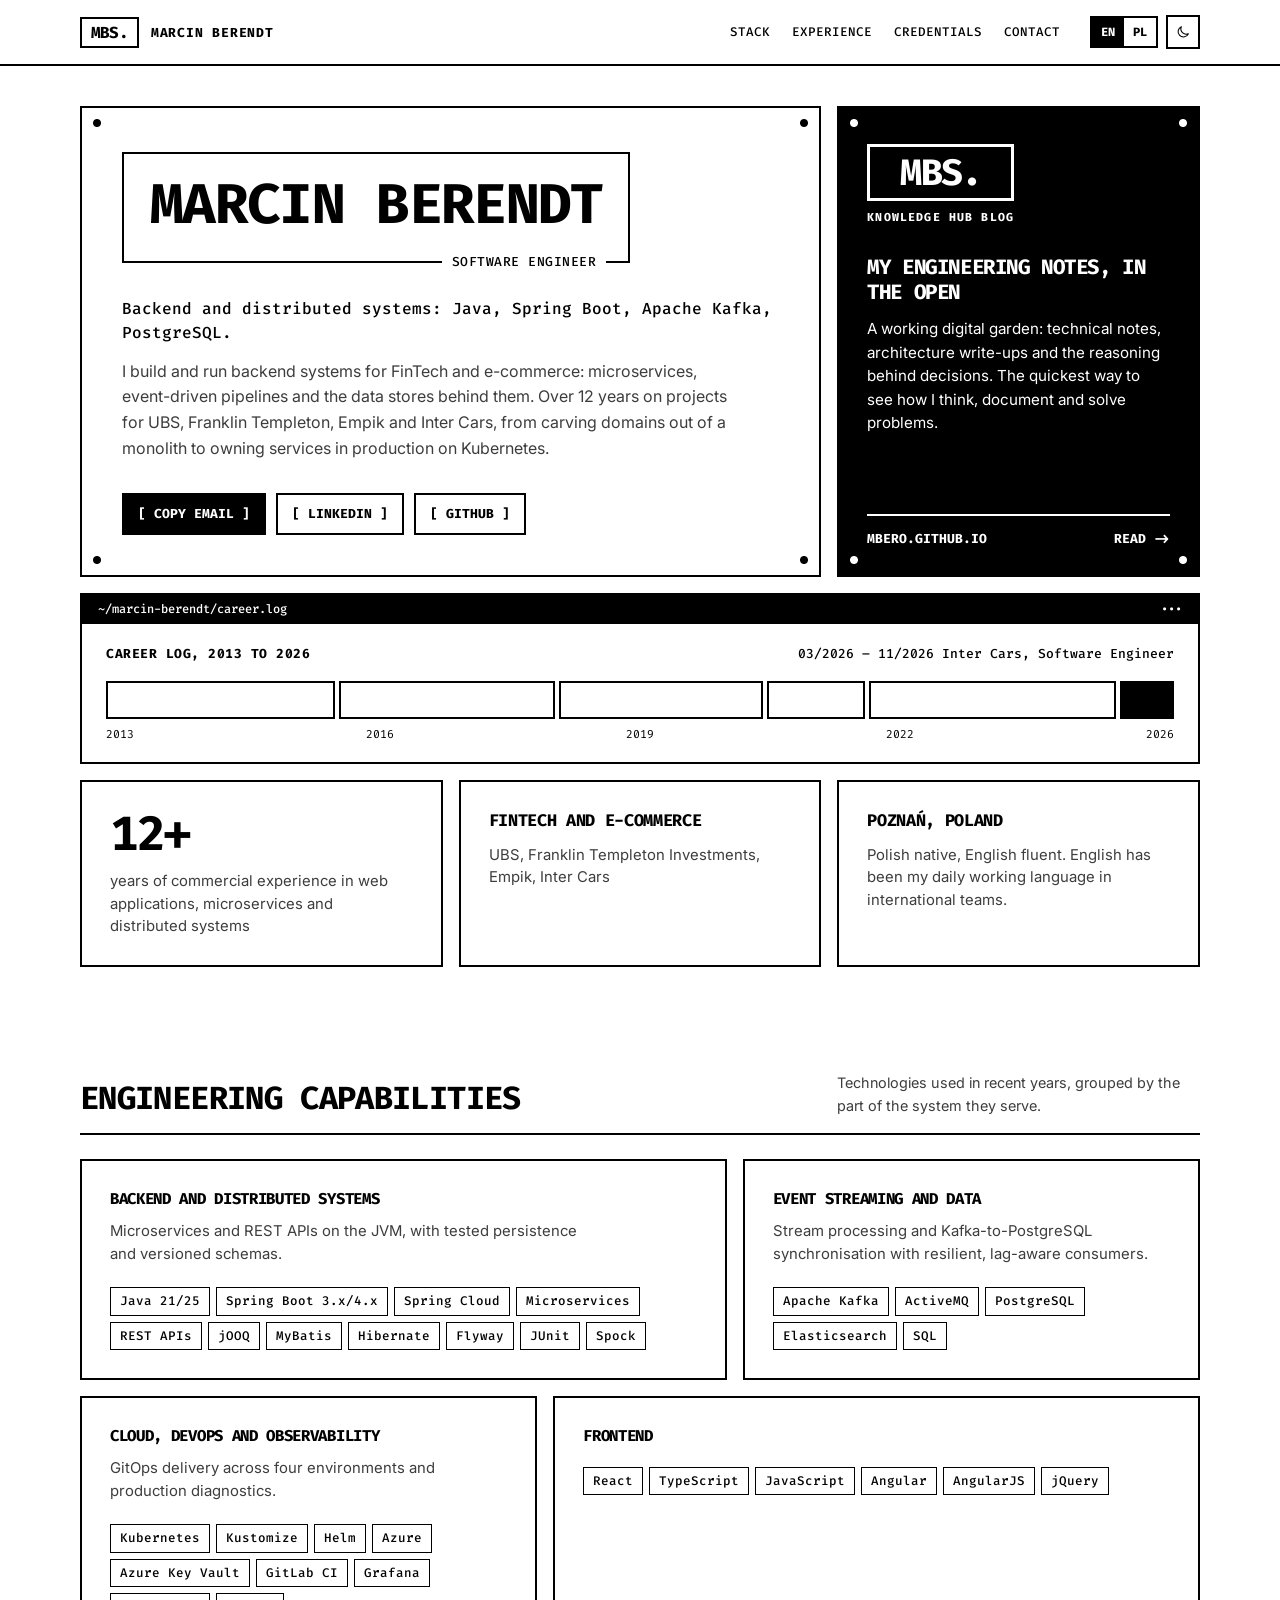
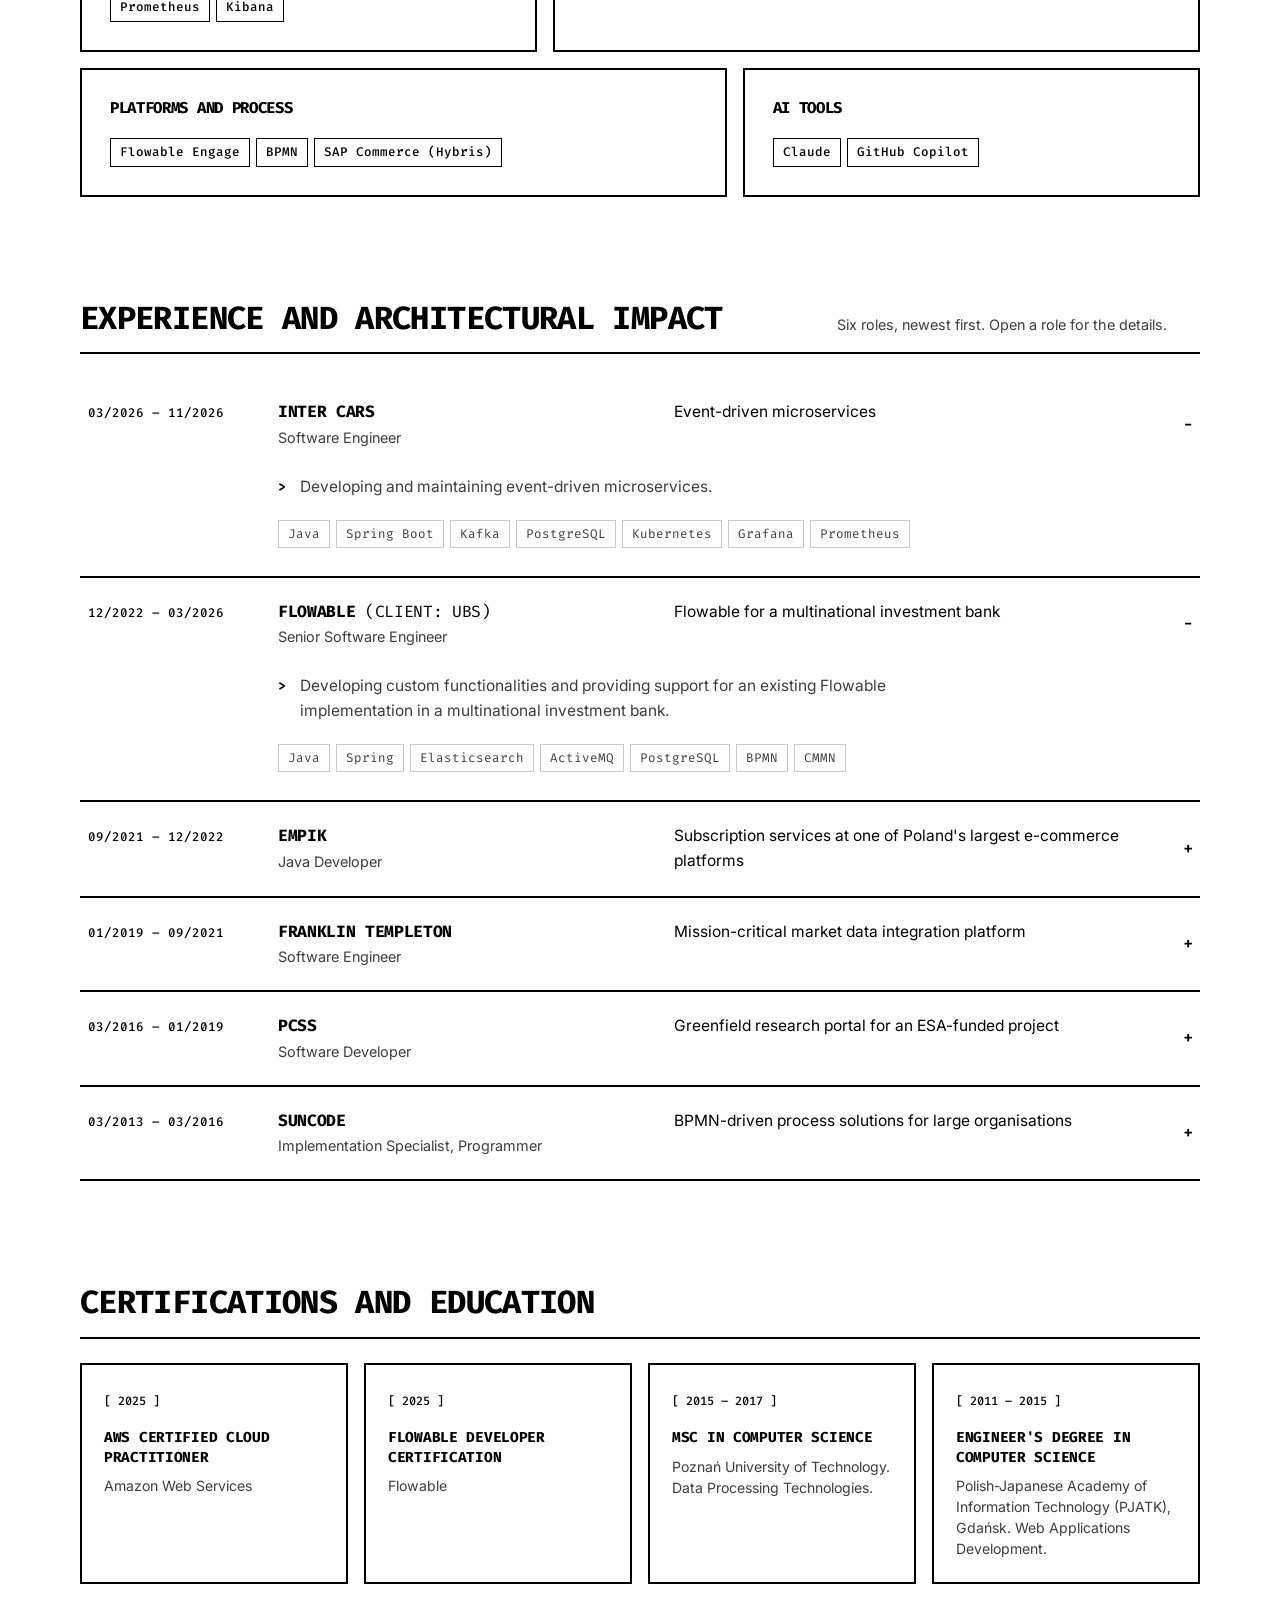
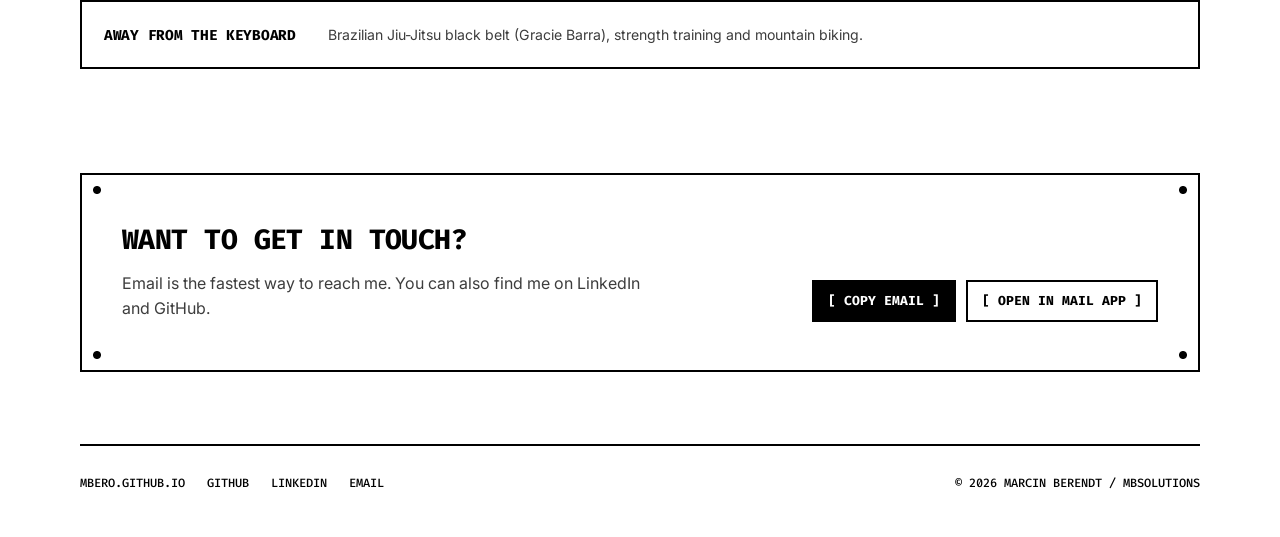
==== index.html @ 482a87bc "First commit" ====
<!DOCTYPE html>
<html lang="en" data-theme="light">
<head>
  <meta charset="utf-8">
  <meta name="viewport" content="width=device-width, initial-scale=1">
  <title>Marcin Berendt | Software Engineer: Java, Spring Boot, Kafka</title>
  <meta name="description" content="Software Engineer with 12+ years building microservices and distributed systems for FinTech and e-commerce. Java, Spring Boot, Apache Kafka, PostgreSQL, Kubernetes.">
  <meta name="author" content="Marcin Berendt">
  <meta name="theme-color" content="#FFFFFF">
  <meta name="color-scheme" content="light dark">

  <meta property="og:type" content="profile">
  <meta property="og:site_name" content="Marcin Berendt">
  <meta property="og:title" content="Marcin Berendt | Software Engineer">
  <meta property="og:description" content="12+ years building microservices and distributed systems for FinTech and e-commerce. Java, Spring Boot, Apache Kafka, PostgreSQL, Kubernetes.">
  <meta property="og:image" content="assets/og.png">
  <meta property="og:image:width" content="1200">
  <meta property="og:image:height" content="630">
  <meta property="og:locale" content="en_GB">
  <meta property="og:locale:alternate" content="pl_PL">
  <meta property="profile:first_name" content="Marcin">
  <meta property="profile:last_name" content="Berendt">
  <meta name="twitter:card" content="summary_large_image">
  <meta name="twitter:title" content="Marcin Berendt | Software Engineer">
  <meta name="twitter:description" content="Microservices and distributed systems for FinTech and e-commerce. Java, Spring Boot, Kafka, PostgreSQL, Kubernetes.">
  <meta name="twitter:image" content="assets/og.png">

  <link rel="icon" href="assets/favicon.svg" type="image/svg+xml">
  <link rel="preconnect" href="https://fonts.googleapis.com">
  <link rel="preconnect" href="https://fonts.gstatic.com" crossorigin>
  <link href="https://fonts.googleapis.com/css2?family=Fira+Code:wght@400;500;700&family=Inter:wght@400;600;700&display=swap" rel="stylesheet">
  <link rel="stylesheet" href="assets/styles.css">

  <script>
    /* Set theme and language before first paint to avoid a flash. */
    (function () {
      var d = document.documentElement, t = null, l = null;
      try { t = localStorage.getItem('theme'); l = localStorage.getItem('lang'); } catch (e) {}
      if (t === 'light' || t === 'dark') d.setAttribute('data-theme', t);
      if (l === 'pl' || l === 'en') d.setAttribute('lang', l);
      d.classList.add('js');
    })();
  </script>

  <script type="application/ld+json">
  {
    "@context": "https://schema.org",
    "@type": "Person",
    "name": "Marcin Berendt",
    "jobTitle": "Software Engineer",
    "email": "mailto:mberendt546@gmail.com",
    "address": { "@type": "PostalAddress", "addressLocality": "Poznań", "addressCountry": "PL" },
    "knowsAbout": ["Java", "Spring Boot", "Apache Kafka", "PostgreSQL", "Microservices", "Kubernetes", "Elasticsearch"],
    "alumniOf": ["Poznań University of Technology", "Polish-Japanese Academy of Information Technology"],
    "sameAs": ["https://www.linkedin.com/in/marcin-berendt", "https://github.com/mbero", "https://mbero.github.io"]
  }
  </script>
</head>
<body>
  <a class="skip" href="#main" data-i18n="skip">Skip to content</a>

  <header class="top">
    <div class="wrap top__in">
      <a class="mark" href="#top" aria-label="Marcin Berendt, MBSolutions. Back to top"><span class="mark__box">MBS.</span><span class="mark__name">Marcin Berendt</span><span class="mark__tip" aria-hidden="true">Marcin Berendt / MBSolutions</span></a>
      <nav class="nav" aria-label="Sections">
        <a href="#stack" data-i18n="nav.stack">Stack</a>
        <a href="#experience" data-i18n="nav.exp">Experience</a>
        <a href="#credentials" data-i18n="nav.cred">Credentials</a>
        <a href="#contact" data-i18n="nav.contact">Contact</a>
      </nav>
      <div class="tools">
        <div class="seg" role="group" aria-label="Language">
          <button type="button" data-lang="en" aria-pressed="true">EN</button>
          <button type="button" data-lang="pl" aria-pressed="false">PL</button>
        </div>
        <button type="button" class="iconbtn" id="themeBtn" aria-label="Switch to dark theme">
          <svg class="i-sun" viewBox="0 0 24 24" width="16" height="16" fill="none" stroke="currentColor" stroke-width="1.6" stroke-linecap="round" aria-hidden="true"><circle cx="12" cy="12" r="4"/><path d="M12 2v2M12 20v2M2 12h2M20 12h2M4.9 4.9l1.4 1.4M17.7 17.7l1.4 1.4M4.9 19.1l1.4-1.4M17.7 6.3l1.4-1.4"/></svg>
          <svg class="i-moon" viewBox="0 0 24 24" width="16" height="16" fill="none" stroke="currentColor" stroke-width="1.6" stroke-linecap="round" stroke-linejoin="round" aria-hidden="true"><path d="M20 14.5A8 8 0 0 1 9.5 4 8 8 0 1 0 20 14.5z"/></svg>
        </button>
      </div>
    </div>
  </header>

  <main id="main">
    <!-- Hero bento -->
    <section class="wrap bento hero" id="top" aria-label="Introduction">
      <article class="card dots id">
        <div class="frame"><h1>Marcin Berendt</h1><span class="frame__tag">Software Engineer</span></div>
        <p class="role" data-i18n="role">Backend and distributed systems: Java, Spring Boot, Apache Kafka, PostgreSQL.</p>
        <p class="pitch" data-i18n="pitch">I build and run backend systems for FinTech and e-commerce: microservices, event-driven pipelines and the data stores behind them. Over 12 years on projects for UBS, Franklin Templeton, Empik and Inter Cars, from carving domains out of a monolith to owning services in production on Kubernetes.</p>
        <div class="actions">
          <button type="button" class="btn btn--solid" data-copy="mberendt546@gmail.com">
            <span data-i18n="copy">Copy email</span>
          </button>
          <a class="btn" href="https://www.linkedin.com/in/marcin-berendt" target="_blank" rel="noopener me">LinkedIn</a>
          <a class="btn" href="https://github.com/mbero" target="_blank" rel="noopener me">GitHub</a>
        </div>
      </article>

      <a class="card dots hub" href="https://mbero.github.io" target="_blank" rel="noopener me">
        <span class="logo" aria-hidden="true"><span class="logo__box">MBS.</span><span class="logo__sub">Knowledge Hub Blog</span></span>
        <h2 data-i18n="hub.title">My engineering notes, in the open</h2>
        <p data-i18n="hub.body">A working digital garden: technical notes, architecture write-ups and the reasoning behind decisions. The quickest way to see how I think, document and solve problems.</p>
        <span class="hub__link"><span>mbero.github.io</span><span class="hub__go" data-i18n="hub.go">Read -&gt;</span></span>
      </a>

      <article class="card log" aria-labelledby="logTitle">
        <div class="winbar" aria-hidden="true"><span>~/marcin-berendt/career.log</span><span>•••</span></div>
        <div class="log__in">
        <div class="log__head">
          <h2 id="logTitle" data-i18n="log.title">Career log, 2013 to 2026</h2>
          <p class="log__read" id="logRead" aria-live="polite"></p>
        </div>
        <div class="log__bar" id="logBar">
          <a href="#r-suncode" style="flex-grow:36" data-k="suncode"></a>
          <a href="#r-pcss" style="flex-grow:34" data-k="pcss"></a>
          <a href="#r-ft" style="flex-grow:32" data-k="ft"></a>
          <a href="#r-empik" style="flex-grow:15" data-k="empik"></a>
          <a href="#r-flowable" style="flex-grow:39" data-k="flowable"></a>
          <a href="#r-intercars" style="flex-grow:8" data-k="intercars" class="is-on"></a>
        </div>
        <div class="log__axis" aria-hidden="true"><span>2013</span><span>2016</span><span>2019</span><span>2022</span><span>2026</span></div>
        </div>
      </article>

      <article class="card fact">
        <p class="fact__n">12+</p>
        <p class="fact__l" data-i18n="fact.years">years of commercial experience in web applications, microservices and distributed systems</p>
      </article>
      <article class="card fact">
        <p class="fact__n fact__n--sm" data-i18n="fact.sectors.n">FinTech and e-commerce</p>
        <p class="fact__l">UBS, Franklin Templeton Investments, Empik, Inter Cars</p>
      </article>
      <article class="card fact">
        <p class="fact__n fact__n--sm" data-i18n="fact.loc.n">Poznań, Poland</p>
        <p class="fact__l" data-i18n="fact.loc.l">Polish native, English fluent. English has been my daily working language in international teams.</p>
      </article>
    </section>

    <!-- Stack -->
    <section class="wrap sect" id="stack" aria-labelledby="stackH">
      <div class="sect__head">
        <h2 id="stackH" data-i18n="stack.h">Engineering capabilities</h2>
        <p data-i18n="stack.sub">Technologies used in recent years, grouped by the part of the system they serve.</p>
      </div>
      <div class="bento stack">
        <article class="card cap cap--a">
          <h3 data-i18n="stack.be">Backend and distributed systems</h3>
          <p data-i18n="stack.be.p">Microservices and REST APIs on the JVM, with tested persistence and versioned schemas.</p>
          <ul class="pills">
            <li>Java 21/25</li><li>Spring Boot 3.x/4.x</li><li>Spring Cloud</li><li>Microservices</li><li>REST APIs</li><li>jOOQ</li><li>MyBatis</li><li>Hibernate</li><li>Flyway</li><li>JUnit</li><li>Spock</li>
          </ul>
        </article>
        <article class="card cap cap--b">
          <h3 data-i18n="stack.data">Event streaming and data</h3>
          <p data-i18n="stack.data.p">Stream processing and Kafka-to-PostgreSQL synchronisation with resilient, lag-aware consumers.</p>
          <ul class="pills">
            <li>Apache Kafka</li><li>ActiveMQ</li><li>PostgreSQL</li><li>Elasticsearch</li><li>SQL</li>
          </ul>
        </article>
        <article class="card cap cap--c">
          <h3 data-i18n="stack.ops">Cloud, DevOps and observability</h3>
          <p data-i18n="stack.ops.p">GitOps delivery across four environments and production diagnostics.</p>
          <ul class="pills">
            <li>Kubernetes</li><li>Kustomize</li><li>Helm</li><li>Azure</li><li>Azure Key Vault</li><li>GitLab CI</li><li>Grafana</li><li>Prometheus</li><li>Kibana</li>
          </ul>
        </article>
        <article class="card cap cap--d">
          <h3 data-i18n="stack.fe">Frontend</h3>
          <ul class="pills">
            <li>React</li><li>TypeScript</li><li>JavaScript</li><li>Angular</li><li>AngularJS</li><li>jQuery</li>
          </ul>
        </article>
        <article class="card cap cap--e">
          <h3 data-i18n="stack.plat">Platforms and process</h3>
          <ul class="pills">
            <li>Flowable Engage</li><li>BPMN</li><li>SAP Commerce (Hybris)</li>
          </ul>
        </article>
        <article class="card cap cap--f">
          <h3 data-i18n="stack.ai">AI tools</h3>
          <ul class="pills">
            <li>Claude</li><li>GitHub Copilot</li>
          </ul>
        </article>
      </div>
    </section>

    <!-- Experience -->
    <section class="wrap sect" id="experience" aria-labelledby="expH">
      <div class="sect__head">
        <h2 id="expH" data-i18n="exp.h">Experience and architectural impact</h2>
        <p data-i18n="exp.sub">Six roles, newest first. Open a role for the details.</p>
      </div>

      <div class="roles">
        <details class="role-item" id="r-intercars" open>
          <summary>
            <span class="role-item__date">03/2026 – 11/2026</span>
            <span class="role-item__who"><strong>Inter Cars</strong><span data-i18n="x.ic.t">Software Engineer</span></span>
            <span class="role-item__gist" data-i18n="x.ic.g">Event-driven microservices</span>
            <span class="chev" aria-hidden="true"></span>
          </summary>
          <div class="role-item__body">
            <ul class="pts">
              <li data-i18n="x.ic.1">Developing and maintaining event-driven microservices.</li>
            </ul>
            <ul class="pills pills--quiet"><li>Java</li><li>Spring Boot</li><li>Kafka</li><li>PostgreSQL</li><li>Kubernetes</li><li>Grafana</li><li>Prometheus</li></ul>
          </div>
        </details>

        <details class="role-item" id="r-flowable" open>
          <summary>
            <span class="role-item__date">12/2022 – 03/2026</span>
            <span class="role-item__who"><strong>Flowable <em data-i18n="x.fl.c">(client: UBS)</em></strong><span data-i18n="x.fl.t">Senior Software Engineer</span></span>
            <span class="role-item__gist" data-i18n="x.fl.g">Flowable for a multinational investment bank</span>
            <span class="chev" aria-hidden="true"></span>
          </summary>
          <div class="role-item__body">
            <ul class="pts">
              <li data-i18n="x.fl.1">Developing custom functionalities and providing support for an existing Flowable implementation in a multinational investment bank.</li>
            </ul>
            <ul class="pills pills--quiet"><li>Java</li><li>Spring</li><li>Elasticsearch</li><li>ActiveMQ</li><li>PostgreSQL</li><li>BPMN</li><li>CMMN</li></ul>
          </div>
        </details>

        <details class="role-item" id="r-empik">
          <summary>
            <span class="role-item__date">09/2021 – 12/2022</span>
            <span class="role-item__who"><strong>Empik</strong><span data-i18n="x.em.t">Java Developer</span></span>
            <span class="role-item__gist" data-i18n="x.em.g">Subscription services at one of Poland's largest e-commerce platforms</span>
            <span class="chev" aria-hidden="true"></span>
          </summary>
          <div class="role-item__body">
            <ul class="pts">
              <li data-i18n="x.em.1">Backend developer of the Subscriber Management Module behind EmpikGo, EmpikMusic and EmpikPremium.</li>
              <li data-i18n="x.em.2">Owned new features from technical planning to deployment, turning business requirements into microservices in a fully remote team.</li>
            </ul>
            <ul class="pills pills--quiet"><li>Java</li><li>Spring Boot</li><li>Spring Cloud</li><li>Spock</li><li>ActiveMQ</li></ul>
          </div>
        </details>

        <details class="role-item" id="r-ft">
          <summary>
            <span class="role-item__date">01/2019 – 09/2021</span>
            <span class="role-item__who"><strong>Franklin Templeton</strong><span data-i18n="x.ft.t">Software Engineer</span></span>
            <span class="role-item__gist" data-i18n="x.ft.g">Mission-critical market data integration platform</span>
            <span class="chev" aria-hidden="true"></span>
          </summary>
          <div class="role-item__body">
            <ul class="pts">
              <li data-i18n="x.ft.1">Developed a mission-critical data integration and dashboarding platform that financial analysts use to monitor changes in market data: trades, securities and prices.</li>
              <li data-i18n="x.ft.2">Worked in English in a distributed engineering team across Poland, the USA and India, over multiple time zones.</li>
            </ul>
            <ul class="pills pills--quiet"><li>Java</li><li>Spring Boot</li><li>MyBatis</li><li>JavaScript</li><li>AngularJS</li><li>KendoUI</li><li>jQuery</li></ul>
          </div>
        </details>

        <details class="role-item" id="r-pcss">
          <summary>
            <span class="role-item__date">03/2016 – 01/2019</span>
            <span class="role-item__who"><strong>PCSS</strong><span data-i18n="x.pc.t">Software Developer</span></span>
            <span class="role-item__gist" data-i18n="x.pc.g">Greenfield research portal for an ESA-funded project</span>
            <span class="chev" aria-hidden="true"></span>
          </summary>
          <div class="role-item__body">
            <ul class="pts">
              <li data-i18n="x.pc.1">At the Poznań Supercomputing and Networking Center, co-developed the ROHUB portal (rohub.org) from scratch for the ESA-funded EVEREST project in a three-person team: RESTful APIs in Java and Play Framework, plus the Angular frontend.</li>
            </ul>
            <ul class="pills pills--quiet"><li>Java</li><li>Play Framework</li><li>REST APIs</li><li>Angular 2+</li></ul>
          </div>
        </details>

        <details class="role-item" id="r-suncode">
          <summary>
            <span class="role-item__date">03/2013 – 03/2016</span>
            <span class="role-item__who"><strong>Suncode</strong><span data-i18n="x.su.t">Implementation Specialist, Programmer</span></span>
            <span class="role-item__gist" data-i18n="x.su.g">BPMN-driven process solutions for large organisations</span>
            <span class="chev" aria-hidden="true"></span>
          </summary>
          <div class="role-item__body">
            <ul class="pts">
              <li data-i18n="x.su.1">Progressed from Junior to Implementation Specialist, delivering BPMN-driven business process solutions: requirements gathering, technical specifications and custom Java and JavaScript modules.</li>
            </ul>
            <ul class="pills pills--quiet"><li>Java</li><li>JavaScript</li><li>Spring</li><li>ExtJS</li><li>jQuery</li><li>BPMN</li></ul>
          </div>
        </details>
      </div>
    </section>

    <!-- Credentials -->
    <section class="wrap sect" id="credentials" aria-labelledby="credH">
      <div class="sect__head">
        <h2 id="credH" data-i18n="cred.h">Certifications and education</h2>
      </div>
      <div class="bento creds">
        <article class="card cred">
          <span class="cred__yr">2025</span>
          <h3>AWS Certified Cloud Practitioner</h3>
          <p>Amazon Web Services</p>
        </article>
        <article class="card cred">
          <span class="cred__yr">2025</span>
          <h3>Flowable Developer Certification</h3>
          <p>Flowable</p>
        </article>
        <article class="card cred">
          <span class="cred__yr">2015 – 2017</span>
          <h3 data-i18n="cred.msc">MSc in Computer Science</h3>
          <p data-i18n="cred.msc.p">Poznań University of Technology. Data Processing Technologies.</p>
        </article>
        <article class="card cred">
          <span class="cred__yr">2011 – 2015</span>
          <h3 data-i18n="cred.eng">Engineer's degree in Computer Science</h3>
          <p data-i18n="cred.eng.p">Polish-Japanese Academy of Information Technology (PJATK), Gdańsk. Web Applications Development.</p>
        </article>
        <article class="card cred cred--wide">
          <h3 data-i18n="cred.off">Away from the keyboard</h3>
          <p data-i18n="cred.off.p">Brazilian Jiu-Jitsu black belt (Gracie Barra), strength training and mountain biking.</p>
        </article>
      </div>
    </section>

    <!-- Contact -->
    <section class="wrap sect" id="contact" aria-labelledby="conH">
      <div class="card dots contact">
        <div>
          <h2 id="conH" data-i18n="con.h">Want to get in touch?</h2>
          <p data-i18n="con.p">Email is the fastest way to reach me. You can also find me on LinkedIn and GitHub.</p>
        </div>
        <div class="actions">
          <button type="button" class="btn btn--solid" data-copy="mberendt546@gmail.com">
            <span data-i18n="copy">Copy email</span>
          </button>
          <a class="btn" href="mailto:mberendt546@gmail.com" data-i18n="con.mail">Open in mail app</a>
        </div>
      </div>
    </section>
  </main>

  <footer class="wrap foot">
    <nav aria-label="Links">
      <a href="https://mbero.github.io" target="_blank" rel="noopener me">mbero.github.io</a>
      <a href="https://github.com/mbero" target="_blank" rel="noopener me">GitHub</a>
      <a href="https://www.linkedin.com/in/marcin-berendt" target="_blank" rel="noopener me">LinkedIn</a>
      <a href="mailto:mberendt546@gmail.com">Email</a>
    </nav>
    <p>© 2026 Marcin Berendt / MBSolutions</p>
  </footer>

  <div class="toast" id="toast" role="status" aria-live="polite"></div>
  <script src="assets/main.js" defer></script>
</body>
</html>
---- assets/styles.css ----
/* MBS. visual language: raw tech, monospace, black and white.
   2px rules, square corners, corner dots, bracketed controls. */

/* ---------- Tokens ---------- */
:root {
  --bg: #FFFFFF;
  --fg: #000000;
  --line: #000000;
  --soft: #3D3D3D;          /* long-form secondary text */
  --hair: #C9C9C9;          /* 1px inner dividers and pills */
  --mono: "Fira Code", "JetBrains Mono", ui-monospace, Menlo, Consolas, monospace;
  --sans: "Inter", system-ui, -apple-system, "Segoe UI", sans-serif;
  --b: 2px solid var(--line);
  --gap: 16px;
  color-scheme: light;
}
[data-theme="dark"] {
  --bg: #000000;
  --fg: #FFFFFF;
  --line: #FFFFFF;
  --soft: #BDBDBD;
  --hair: #3A3A3A;
  color-scheme: dark;
}

/* ---------- Base ---------- */
*, *::before, *::after { box-sizing: border-box; border-radius: 0; }
html { scroll-behavior: smooth; scroll-padding-top: 88px; -webkit-text-size-adjust: 100%; }
body { margin: 0; background: var(--bg); color: var(--fg); font: 400 16px/1.6 var(--sans); }
h1, h2, h3, p, ul { margin: 0; }
h1, h2, h3 { font-family: var(--mono); text-transform: uppercase; letter-spacing: -.02em; font-weight: 700; }
ul { padding: 0; list-style: none; }
a { color: inherit; text-decoration: none; }
button { font: inherit; color: inherit; background: none; border: 0; cursor: pointer; }
:focus-visible { outline: 2px solid var(--fg); outline-offset: 3px; }
::selection { background: var(--fg); color: var(--bg); }

.wrap { width: min(1120px, 100% - 40px); margin-inline: auto; }
.skip { position: absolute; left: -9999px; top: 8px; z-index: 100; background: var(--fg); color: var(--bg); padding: 8px 14px; font: 700 13px var(--mono); text-transform: uppercase; }
.skip:focus { left: 20px; }

/* ---------- Header ---------- */
.top { position: sticky; top: 0; z-index: 20; background: var(--bg); border-bottom: var(--b); }
.top__in { display: flex; align-items: center; gap: 20px; height: 64px; }
.mark { display: flex; align-items: center; gap: 12px; font: 700 13px/1 var(--mono); text-transform: uppercase; letter-spacing: .06em; }
.mark { position: relative; }
.mark__tip { position: absolute; left: 0; top: calc(100% + 12px); background: var(--fg); color: var(--bg); border: 2px solid var(--bg); outline: 2px solid var(--fg); padding: 9px 12px; white-space: nowrap; letter-spacing: .04em; opacity: 0; transform: translateY(-6px); pointer-events: none; transition: opacity .15s ease, transform .15s ease; }
.mark__tip::before { content: "[ "; } .mark__tip::after { content: " ]"; }
.mark:focus-visible .mark__tip, .mark.tip .mark__tip { opacity: 1; transform: none; }
@media (hover: hover) { .mark:hover .mark__tip { opacity: 1; transform: none; } }
.mark__box { border: var(--b); padding: 6px 9px 5px; font-size: 16px; letter-spacing: -.05em; }
.nav { display: flex; gap: 2px; margin-left: auto; }
.nav a { padding: 7px 10px; font: 500 12.5px/1 var(--mono); text-transform: uppercase; }
.nav a:hover { background: var(--fg); color: var(--bg); }
.tools { display: flex; align-items: center; gap: 8px; }
.seg { display: flex; border: var(--b); }
.seg button { font: 700 12px/1 var(--mono); padding: 8px 9px; }
.seg button[aria-pressed="true"] { background: var(--fg); color: var(--bg); }
.iconbtn { display: grid; place-items: center; width: 34px; height: 34px; border: var(--b); }
.iconbtn:hover { background: var(--fg); color: var(--bg); }
[data-theme="dark"] .i-moon, [data-theme="light"] .i-sun { display: none; }

/* ---------- Cards & bento ---------- */
.bento { display: grid; grid-template-columns: repeat(12, 1fr); gap: var(--gap); }
.card { position: relative; background: var(--bg); border: var(--b); padding: 28px; }

/* Corner dots, the brand signature */
.dots { --dot: var(--fg); background-image:
  radial-gradient(circle, var(--dot) 3.5px, transparent 4.5px), radial-gradient(circle, var(--dot) 3.5px, transparent 4.5px),
  radial-gradient(circle, var(--dot) 3.5px, transparent 4.5px), radial-gradient(circle, var(--dot) 3.5px, transparent 4.5px);
  background-size: 10px 10px; background-repeat: no-repeat;
  background-position: 10px 10px, calc(100% - 10px) 10px, 10px calc(100% - 10px), calc(100% - 10px) calc(100% - 10px); }

.hero { padding-top: 40px; }
.id { grid-column: span 8; padding: 44px 40px 40px; display: flex; flex-direction: column; align-items: flex-start; }
.hub { grid-column: span 4; }
.log { grid-column: span 12; }
.fact { grid-column: span 4; }

/* Framed title with a tag cut into the bottom rule */
.frame { position: relative; border: var(--b); padding: 22px 26px 26px; margin-top: 0; }
.frame h1 { font-size: clamp(1.9rem, 5.1vw, 3.5rem); line-height: 1.05; letter-spacing: -.03em; }
.frame__tag { position: absolute; right: 22px; bottom: 0; transform: translateY(55%); background: var(--bg); padding: 0 10px; font: 500 13px/1 var(--mono); text-transform: uppercase; letter-spacing: .04em; white-space: nowrap; }
.role { margin-top: 34px; font: 500 1rem/1.5 var(--mono); }
.pitch { margin-top: 14px; max-width: 62ch; color: var(--soft); }
.actions { display: flex; flex-wrap: wrap; gap: 10px; margin-top: 32px; }
.id .actions { margin-top: auto; padding-top: 32px; }

.btn { display: inline-flex; align-items: center; justify-content: center; min-height: 42px; padding: 8px 14px; border: var(--b); background: var(--bg); color: var(--fg); font: 700 13px/1.2 var(--mono); text-transform: uppercase; transition: background-color .1s ease, color .1s ease; }
.btn::before { content: "[\00a0"; } .btn::after { content: "\00a0]"; }
.btn:hover, .btn--solid { background: var(--fg); color: var(--bg); }
.btn--solid:hover { background: var(--bg); color: var(--fg); }
.btn:active { transform: translate(1px, 1px); }

/* Knowledge Hub: the one inverted surface */
.hub { --dot: var(--bg); background-color: var(--fg); color: var(--bg); display: flex; flex-direction: column; padding: 36px 28px 30px; min-height: 380px; transition: transform .12s ease, box-shadow .12s ease; }
.hub:hover { transform: translate(-3px, -3px); box-shadow: 6px 6px 0 var(--bg), 6px 6px 0 2px var(--fg); }
.logo { align-self: flex-start; text-align: center; font-family: var(--mono); font-weight: 700; }
.logo__box { display: block; border: 3px solid currentColor; padding: 8px 20px 6px; font-size: 2.3rem; line-height: 1; letter-spacing: -.05em; }
.logo__sub { display: block; margin-top: 8px; font-size: .72rem; letter-spacing: .1em; text-transform: uppercase; }
.hub h2 { font-size: 1.3rem; line-height: 1.2; margin-top: 28px; }
.hub p { margin-top: 12px; font-size: .95rem; line-height: 1.55; }
.hub__link { margin-top: auto; padding-top: 24px; display: flex; justify-content: space-between; gap: 12px; border-top: 2px solid var(--bg); font: 700 13px/1 var(--mono); text-transform: uppercase; }
.hub p + .hub__link { margin-top: auto; }
.hub__go { transition: transform .15s ease; }
.hub:hover .hub__go { transform: translateX(4px); }
.hub p { margin-bottom: 24px; }
.hub__link { padding-top: 16px; }

/* Career log, framed as a file window */
.log { padding: 0; }
.winbar { display: flex; justify-content: space-between; align-items: center; background: var(--fg); color: var(--bg); padding: 6px 16px; font: 500 12px/1.4 var(--mono); }
.log__in { padding: 20px 24px 22px; }
.log__head { display: flex; align-items: baseline; justify-content: space-between; gap: 6px 24px; flex-wrap: wrap; }
.log h2 { font-size: 13px; letter-spacing: .04em; }
.log__read { font: 500 13px/1.4 var(--mono); min-height: 1.4em; }
.log__bar { display: flex; gap: 4px; margin-top: 16px; height: 38px; }
.log__bar a { flex: 1 1 0; min-width: 12px; border: var(--b); transition: background-color .1s; }
.log__bar a:hover, .log__bar a:focus-visible { background: repeating-linear-gradient(135deg, var(--fg) 0 2px, transparent 2px 7px); }
.log__bar a.is-on { background: var(--fg); }
.log__axis { display: flex; justify-content: space-between; margin-top: 10px; font: 400 11.5px/1 var(--mono); }

.fact__n { font: 700 3rem/1 var(--mono); letter-spacing: -.05em; }
.fact__n--sm { font-size: 1.05rem; line-height: 1.3; letter-spacing: -.02em; text-transform: uppercase; }
.fact__l { margin-top: 12px; color: var(--soft); font-size: .93rem; line-height: 1.5; }

/* ---------- Sections ---------- */
.sect { padding-top: 104px; }
.sect__head { display: grid; grid-template-columns: repeat(12, 1fr); gap: 8px var(--gap); margin-bottom: 24px; padding-bottom: 16px; border-bottom: var(--b); align-items: end; }
.sect__head h2 { grid-column: span 8; font-size: clamp(1.35rem, 3vw, 2rem); line-height: 1.12; }
.sect__head p { grid-column: 9 / -1; color: var(--soft); font-size: .9rem; }
.sect__head h2:only-child { grid-column: 1 / -1; }

.cap h3 { font-size: .98rem; line-height: 1.3; }
.cap > p { margin-top: 10px; color: var(--soft); font-size: .93rem; max-width: 52ch; }
.cap--a { grid-column: span 7; }
.cap--b { grid-column: span 5; }
.cap--c { grid-column: span 5; }
.cap--d { grid-column: span 7; }
.cap--e { grid-column: span 7; }
.cap--f { grid-column: span 5; }

.pills { display: flex; flex-wrap: wrap; gap: 6px; margin-top: 20px; }
.pills li { font: 500 12.5px/1 var(--mono); padding: 7px 9px; border: 1px solid var(--fg); transition: background-color .1s, color .1s; }
.pills li:hover { background: var(--fg); color: var(--bg); }
.pills--quiet li { border-color: var(--hair); color: var(--soft); font-weight: 400; }

/* Experience */
.role-item { border-bottom: var(--b); }
.role-item summary { display: grid; grid-template-columns: 170px minmax(0, 1.1fr) minmax(0, 1.4fr) 20px; gap: 20px; align-items: baseline; padding: 22px 8px; cursor: pointer; list-style: none; }
.role-item summary::-webkit-details-marker { display: none; }
.role-item summary:hover { background: var(--fg); color: var(--bg); }
.role-item summary:hover * { color: inherit; }
.role-item__date { font: 500 12.5px/1.4 var(--mono); white-space: nowrap; }
.role-item__who { display: flex; flex-direction: column; gap: 3px; }
.role-item__who strong { font: 700 1.02rem/1.3 var(--mono); text-transform: uppercase; letter-spacing: -.02em; }
.role-item__who strong em { font-style: normal; font-weight: 400; }
.role-item__who > span { color: var(--soft); font-size: .9rem; }
.role-item__gist { font-size: .97rem; }
.chev { font: 700 14px/1 var(--mono); justify-self: end; align-self: center; }
.chev::before { content: "+"; }
.role-item[open] .chev::before { content: "\2212"; }
.role-item__body { padding: 4px 8px 28px 198px; max-width: 980px; }
.pts { display: grid; gap: 10px; max-width: 70ch; }
.pts li { position: relative; padding-left: 22px; color: var(--soft); font-size: .97rem; }
.pts li::before { content: ">"; position: absolute; left: 0; top: 0; font: 700 13px/1.9 var(--mono); color: var(--fg); }

/* Credentials */
.cred { grid-column: span 3; padding: 22px; }
.cred--wide { grid-column: span 12; display: flex; gap: 8px 32px; align-items: baseline; flex-wrap: wrap; }
.cred__yr { font: 500 12px/1 var(--mono); }
.cred__yr::before { content: "[ "; } .cred__yr::after { content: " ]"; }
.cred h3 { margin-top: 16px; font-size: .9rem; line-height: 1.35; }
.cred--wide h3 { margin-top: 0; }
.cred p { margin-top: 8px; color: var(--soft); font-size: .88rem; line-height: 1.5; }
.cred--wide p { margin-top: 0; }

/* Contact */
.contact { display: flex; justify-content: space-between; align-items: flex-end; gap: 32px; flex-wrap: wrap; padding: 48px 40px; }
.contact h2 { font-size: clamp(1.25rem, 2.6vw, 1.75rem); line-height: 1.2; max-width: 22ch; }
.contact p { margin-top: 14px; color: var(--soft); max-width: 54ch; }
.contact .actions { margin-top: 0; }

/* Footer */
.foot { display: flex; justify-content: space-between; gap: 16px 24px; flex-wrap: wrap; padding: 28px 0 44px; margin-top: 72px; border-top: var(--b); font: 500 12px/1.6 var(--mono); text-transform: uppercase; }
.foot nav { display: flex; gap: 6px 22px; flex-wrap: wrap; }
.foot a:hover { background: var(--fg); color: var(--bg); }

/* Toast */
.toast { position: fixed; left: 50%; bottom: 28px; transform: translate(-50%, 16px); opacity: 0; pointer-events: none; z-index: 50; background: var(--fg); color: var(--bg); border: 2px solid var(--bg); outline: 2px solid var(--fg); font: 700 13px/1 var(--mono); text-transform: uppercase; padding: 13px 16px; transition: opacity .15s ease, transform .15s ease; white-space: nowrap; }
.toast::before { content: "[ "; } .toast::after { content: " ]"; }
.toast.show { opacity: 1; transform: translate(-50%, 0); }

/* Scroll reveal (only when JS is on and motion is welcome) */
@media (prefers-reduced-motion: no-preference) {
  .js .reveal { opacity: 0; transform: translateY(12px); transition: opacity .5s ease, transform .5s cubic-bezier(.2, .7, .2, 1); }
  .js .reveal.in { opacity: 1; transform: none; }
}
@media (prefers-reduced-motion: reduce) {
  html { scroll-behavior: auto; }
  *, *::before, *::after { animation: none !important; transition-duration: .01ms !important; }
}

/* ---------- Responsive ---------- */
@media (max-width: 960px) {
  .id, .hub, .log { grid-column: span 12; }
  .hub { min-height: 0; }
  .cap { grid-column: span 12; }
  .cred { grid-column: span 6; }
  .sect__head h2, .sect__head p { grid-column: 1 / -1; }
  .role-item summary { grid-template-columns: 150px minmax(0, 1fr) 20px; }
  .role-item__gist { grid-column: 2 / 3; grid-row: 2; font-size: .92rem; margin-top: -12px; }
  .role-item__body { padding-left: 178px; }
}
@media (max-width: 640px) {
  .wrap { width: calc(100% - 28px); }
  .nav, .mark__name { display: none; }
  .tools { margin-left: auto; }
  .card { padding: 22px; }
  .id { padding: 34px 22px 26px; }
  .log { padding: 0; }
  .log__in { padding: 16px 16px 18px; }
  .frame { padding: 16px 16px 22px; align-self: stretch; }
  .frame__tag { right: 12px; font-size: 11px; }
  .hero { padding-top: 20px; }
  .fact, .cred { grid-column: span 12; }
  .sect { padding-top: 72px; }
  .role-item summary { grid-template-columns: minmax(0, 1fr) 20px; gap: 6px 12px; padding: 18px 4px; }
  .role-item__date, .role-item__who { grid-column: 1; }
  .role-item__gist { grid-column: 1; grid-row: auto; margin-top: 2px; }
  .chev { grid-column: 2; grid-row: 1 / span 2; }
  .role-item__body { padding: 0 4px 24px; }
  .contact { padding: 34px 22px; }
  .log__axis span:nth-child(even) { visibility: hidden; }
  .actions .btn { flex: 1 1 auto; }
}
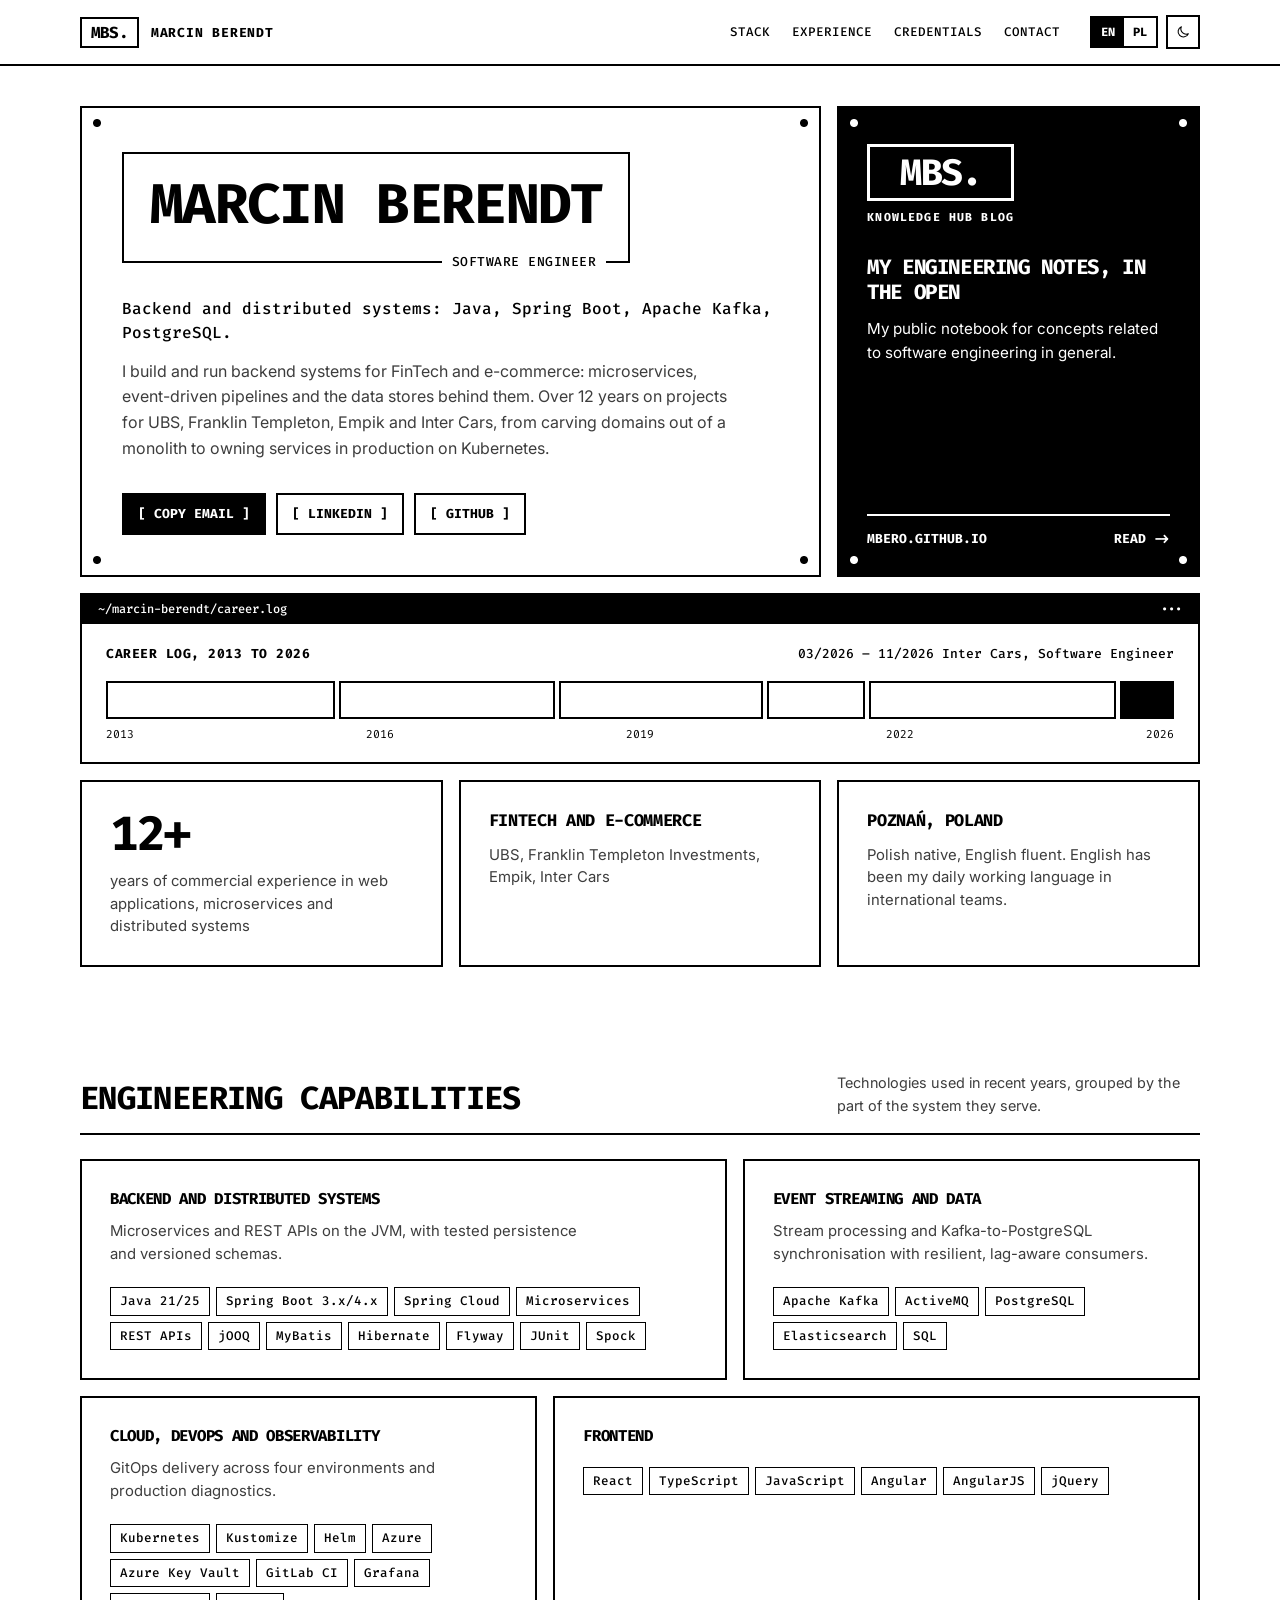
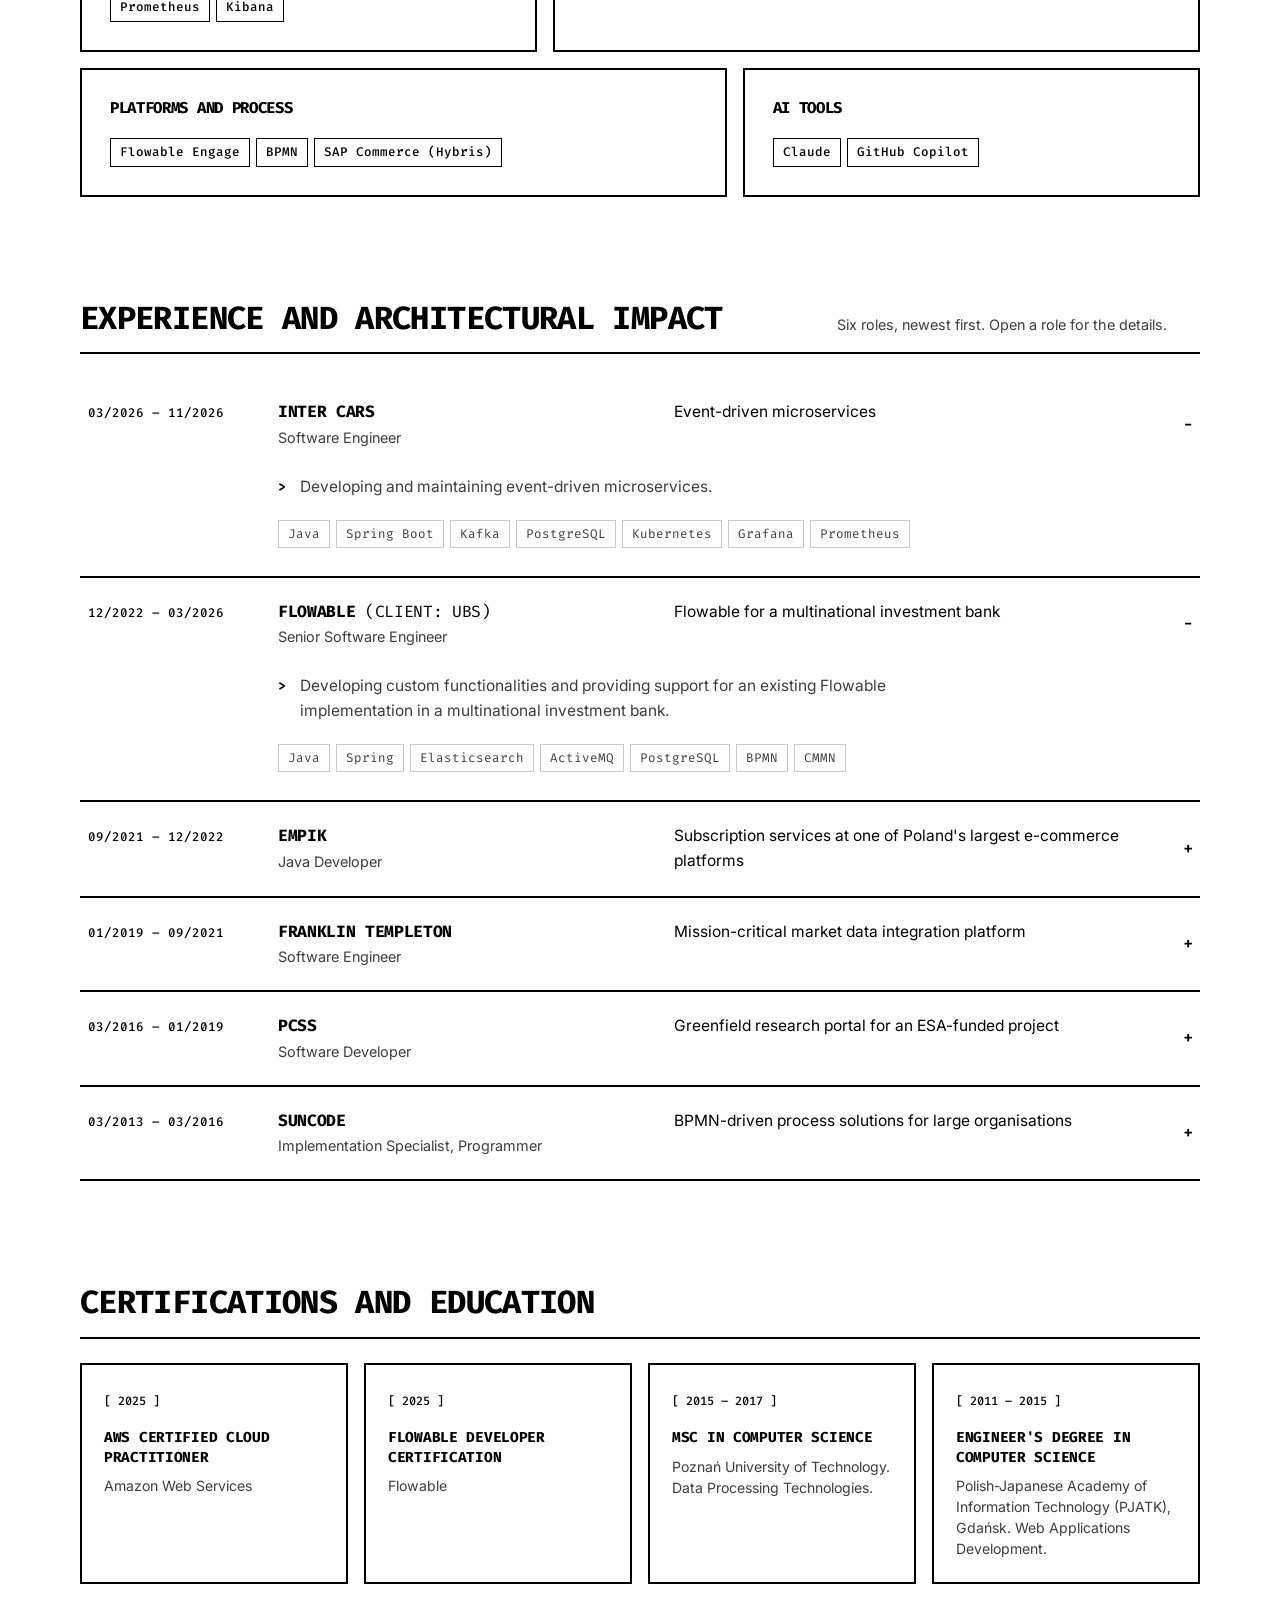
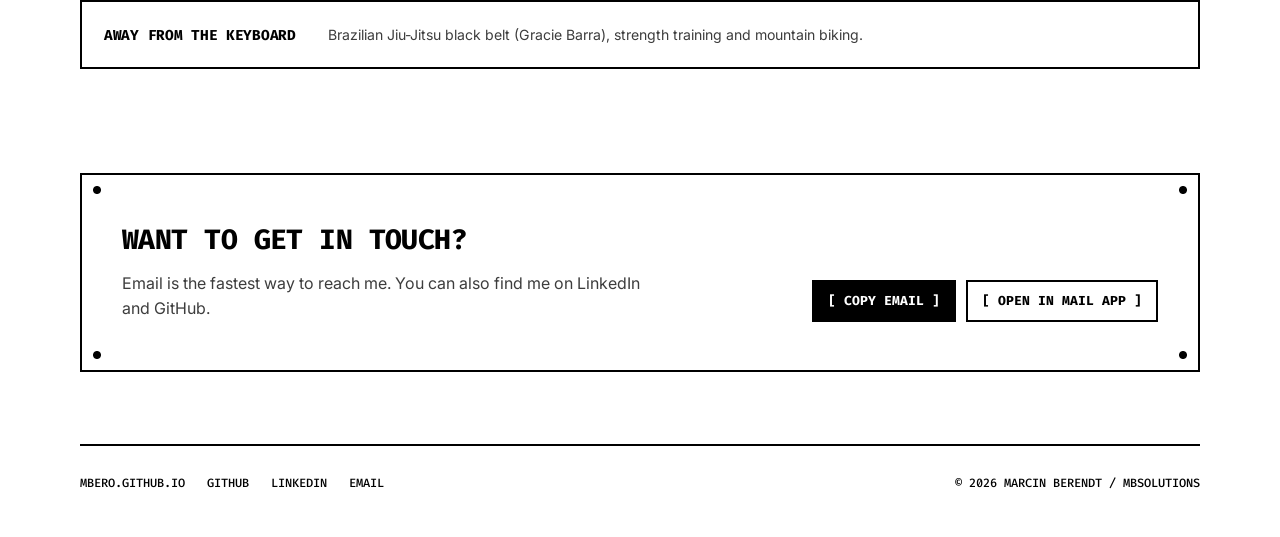
==== commit 06e66fcd: "Update" ====
--- a/index.html
+++ b/index.html
@@ -100,7 +100,7 @@
       <a class="card dots hub" href="https://mbero.github.io" target="_blank" rel="noopener me">
         <span class="logo" aria-hidden="true"><span class="logo__box">MBS.</span><span class="logo__sub">Knowledge Hub Blog</span></span>
         <h2 data-i18n="hub.title">My engineering notes, in the open</h2>
-        <p data-i18n="hub.body">A working digital garden: technical notes, architecture write-ups and the reasoning behind decisions. The quickest way to see how I think, document and solve problems.</p>
+        <p data-i18n="hub.body">My public notebook for concepts related to software engineering in general.</p>
         <span class="hub__link"><span>mbero.github.io</span><span class="hub__go" data-i18n="hub.go">Read -&gt;</span></span>
       </a>
 
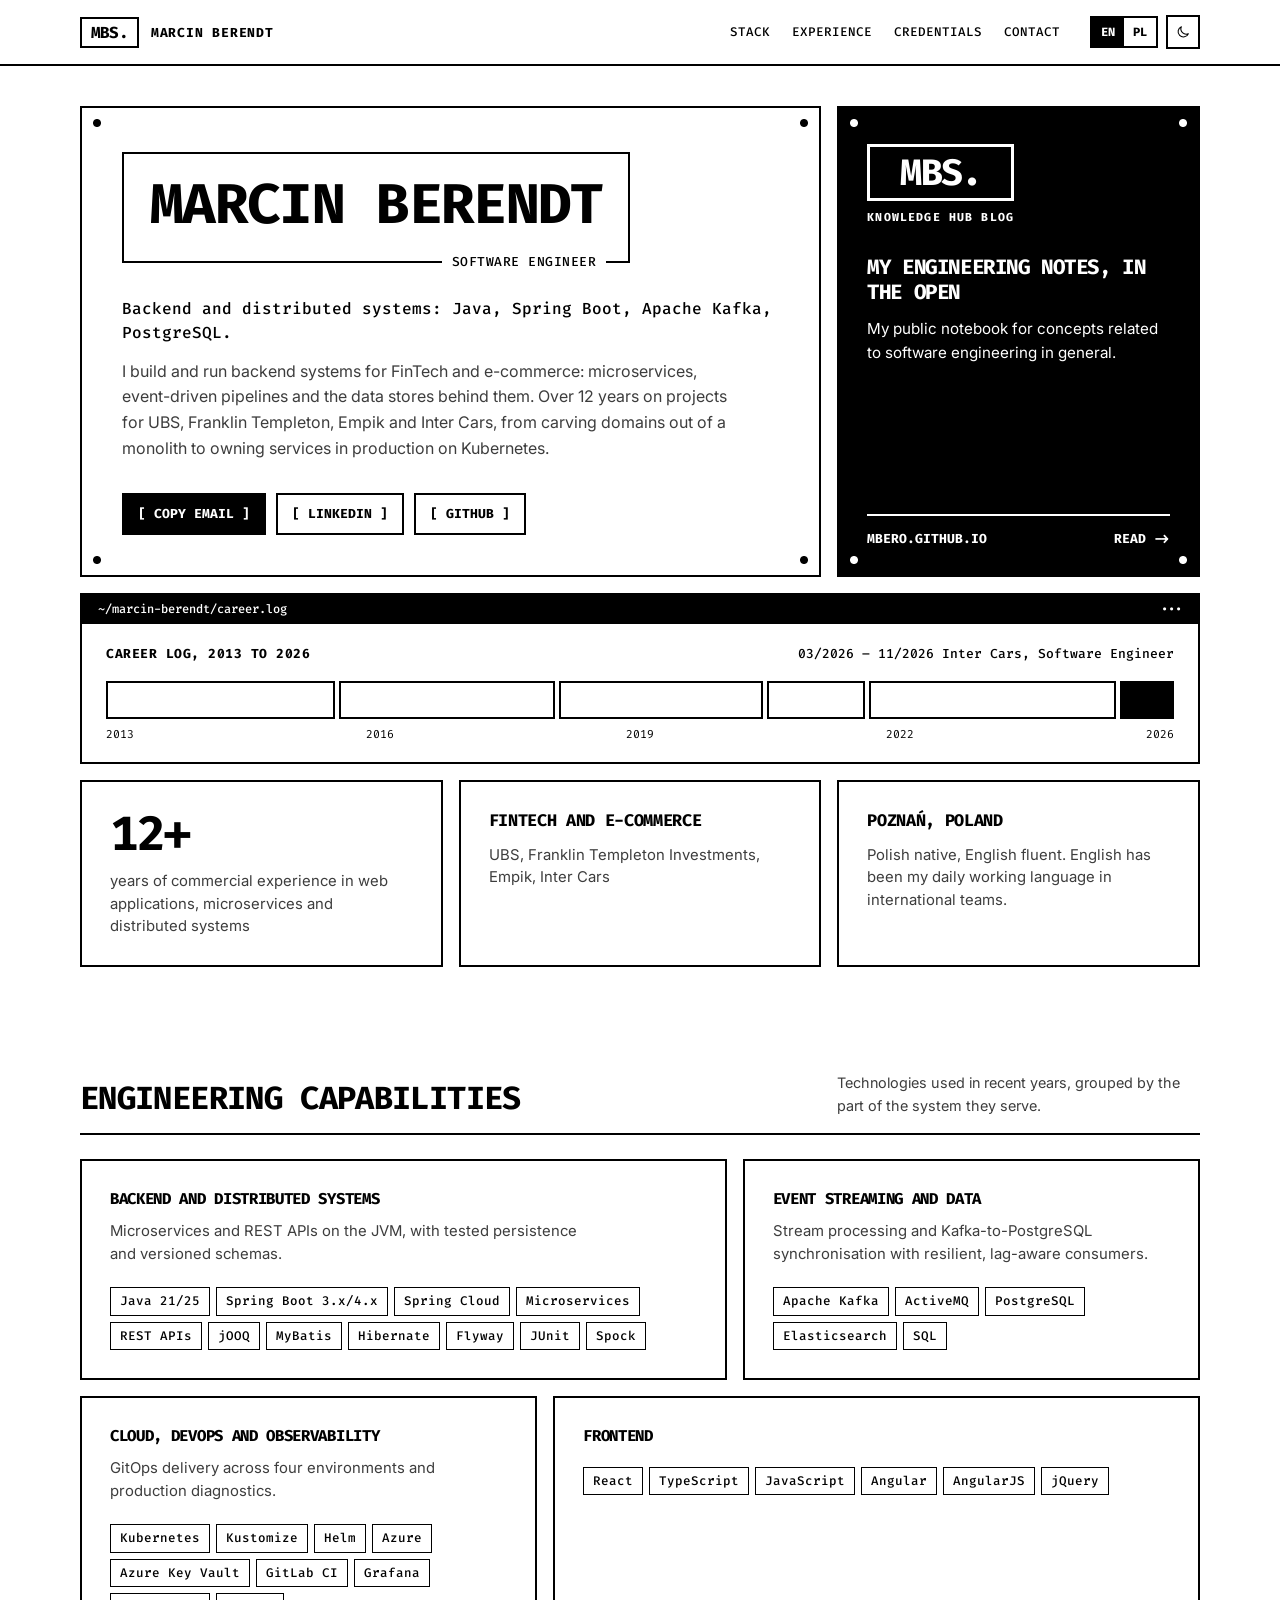
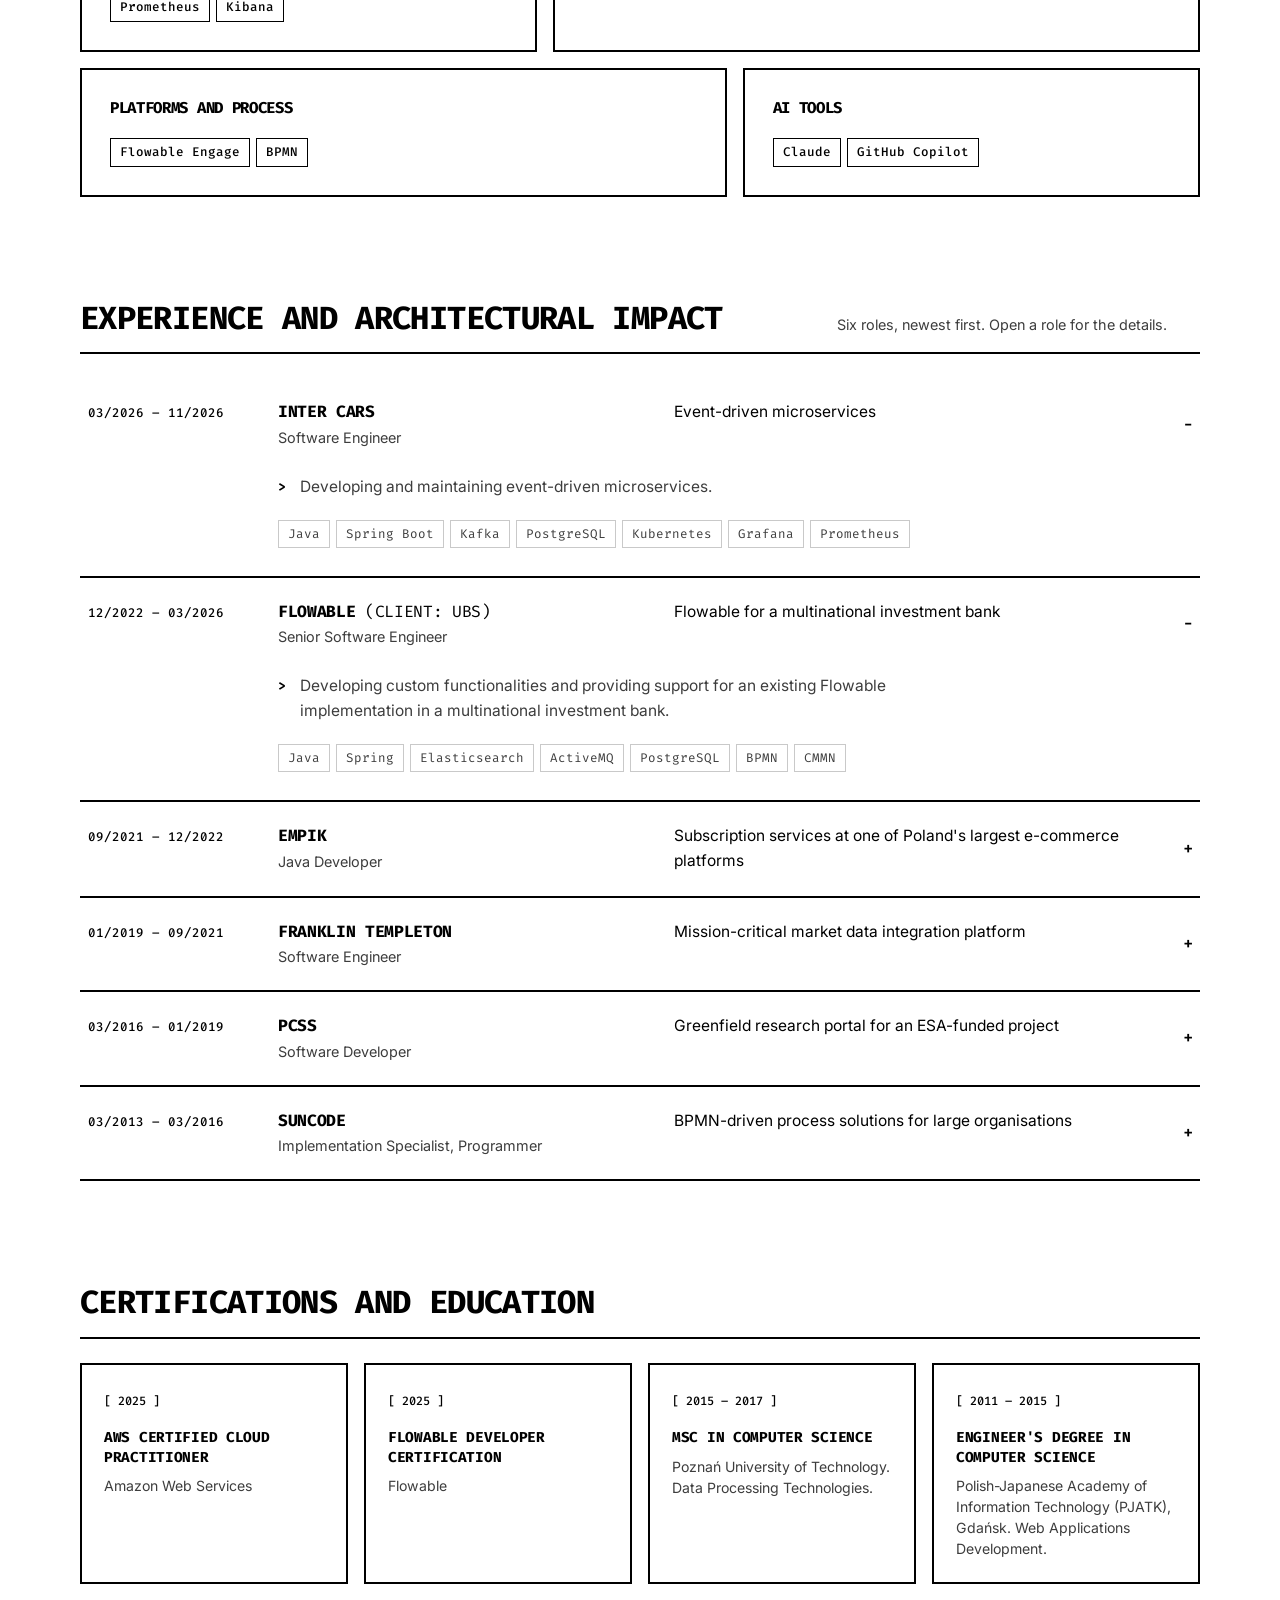
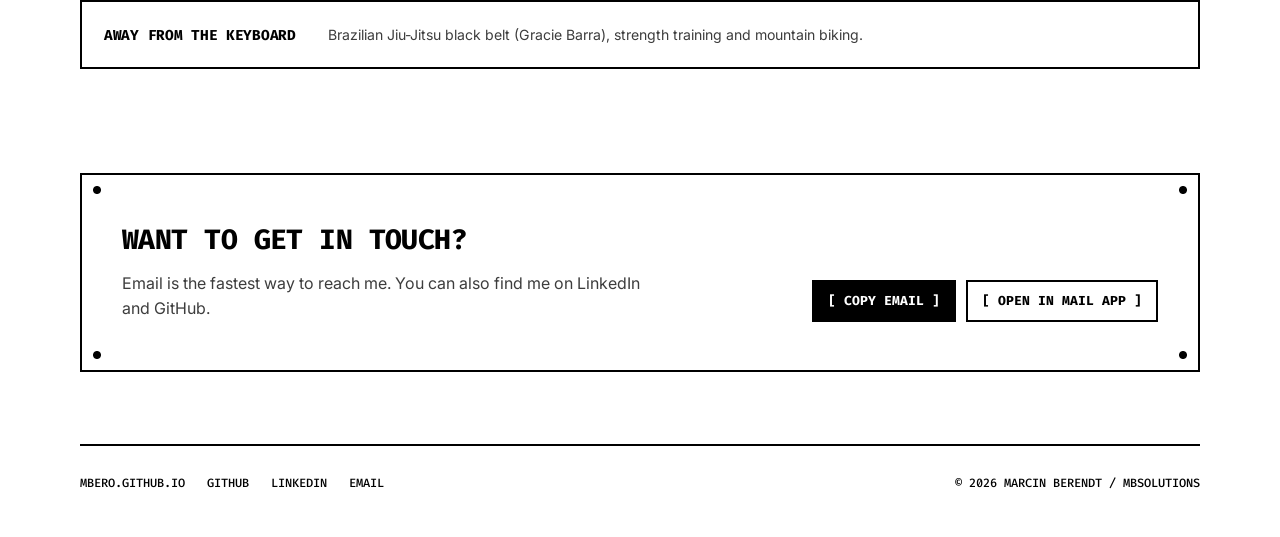
==== commit 1e60d936: "Update index.html" ====
--- a/index.html
+++ b/index.html
@@ -174,7 +174,7 @@
         <article class="card cap cap--e">
           <h3 data-i18n="stack.plat">Platforms and process</h3>
           <ul class="pills">
-            <li>Flowable Engage</li><li>BPMN</li><li>SAP Commerce (Hybris)</li>
+            <li>Flowable Engage</li><li>BPMN</li>
           </ul>
         </article>
         <article class="card cap cap--f">
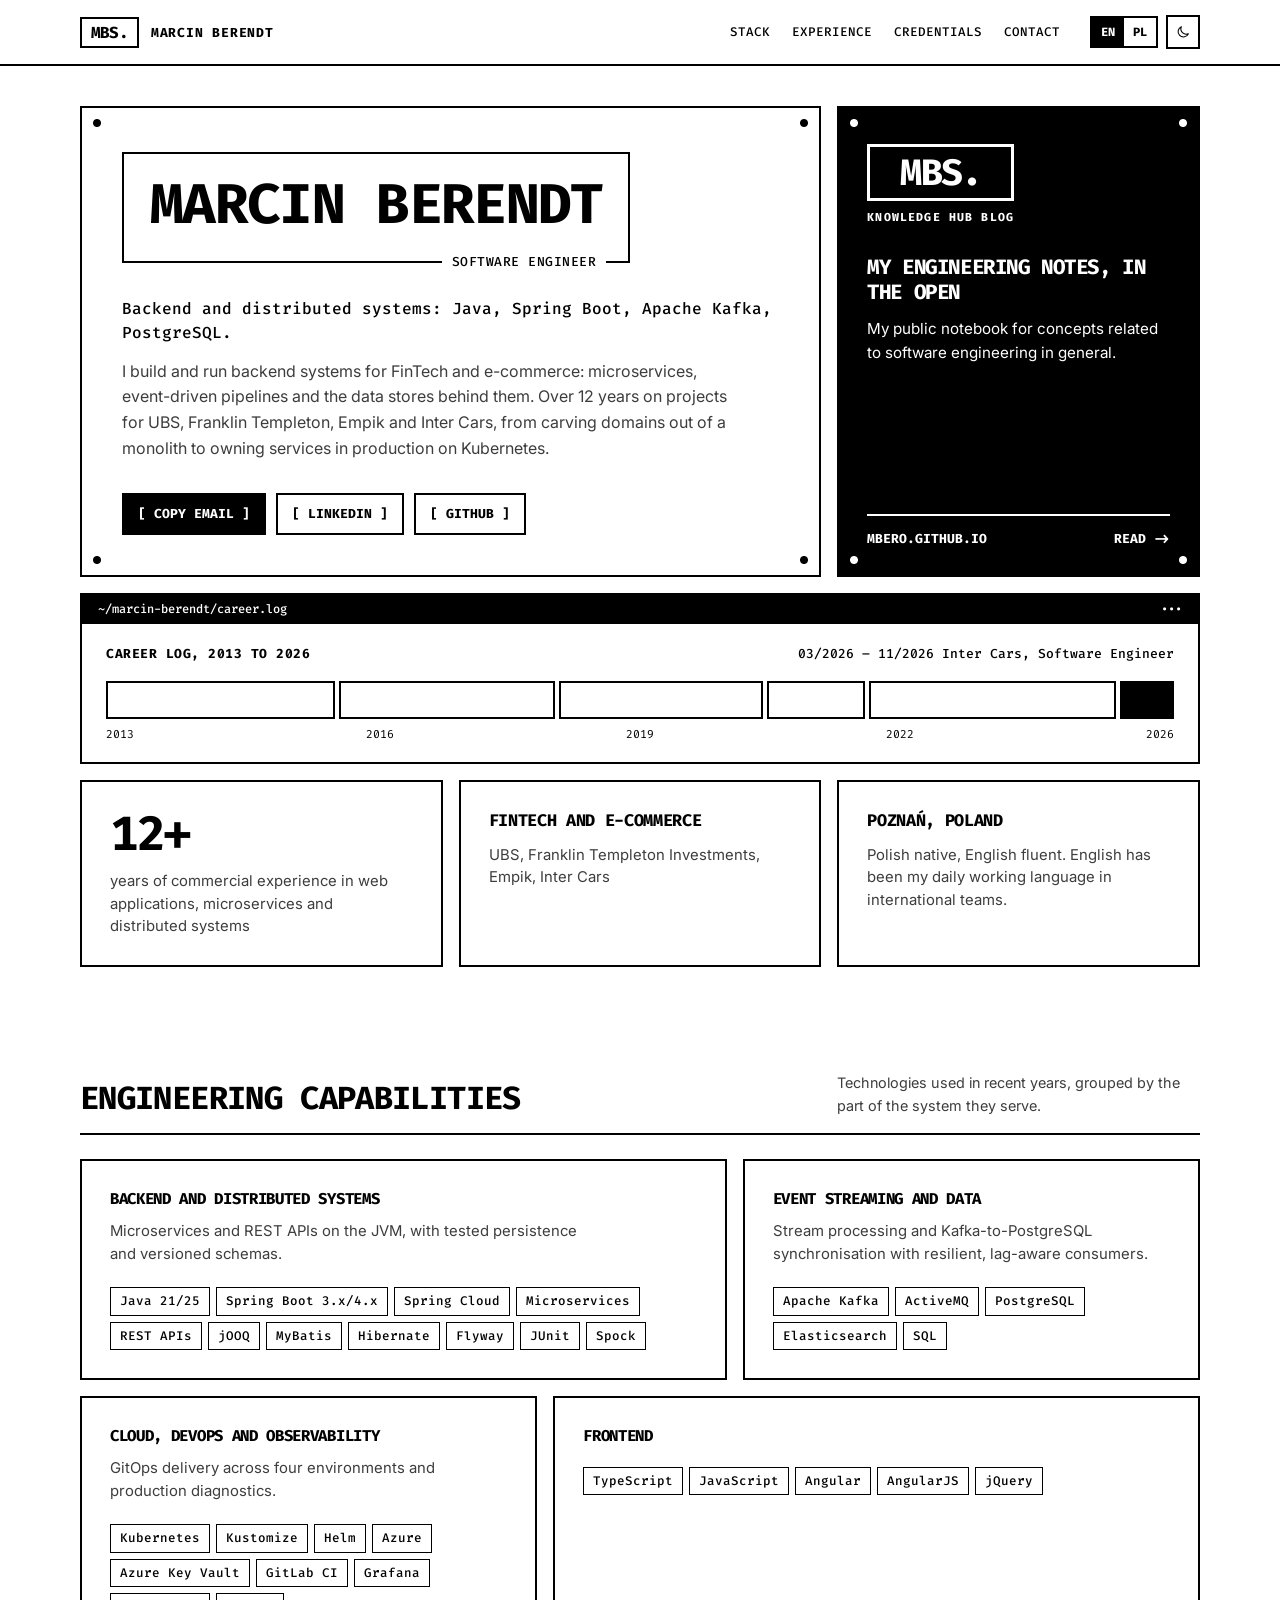
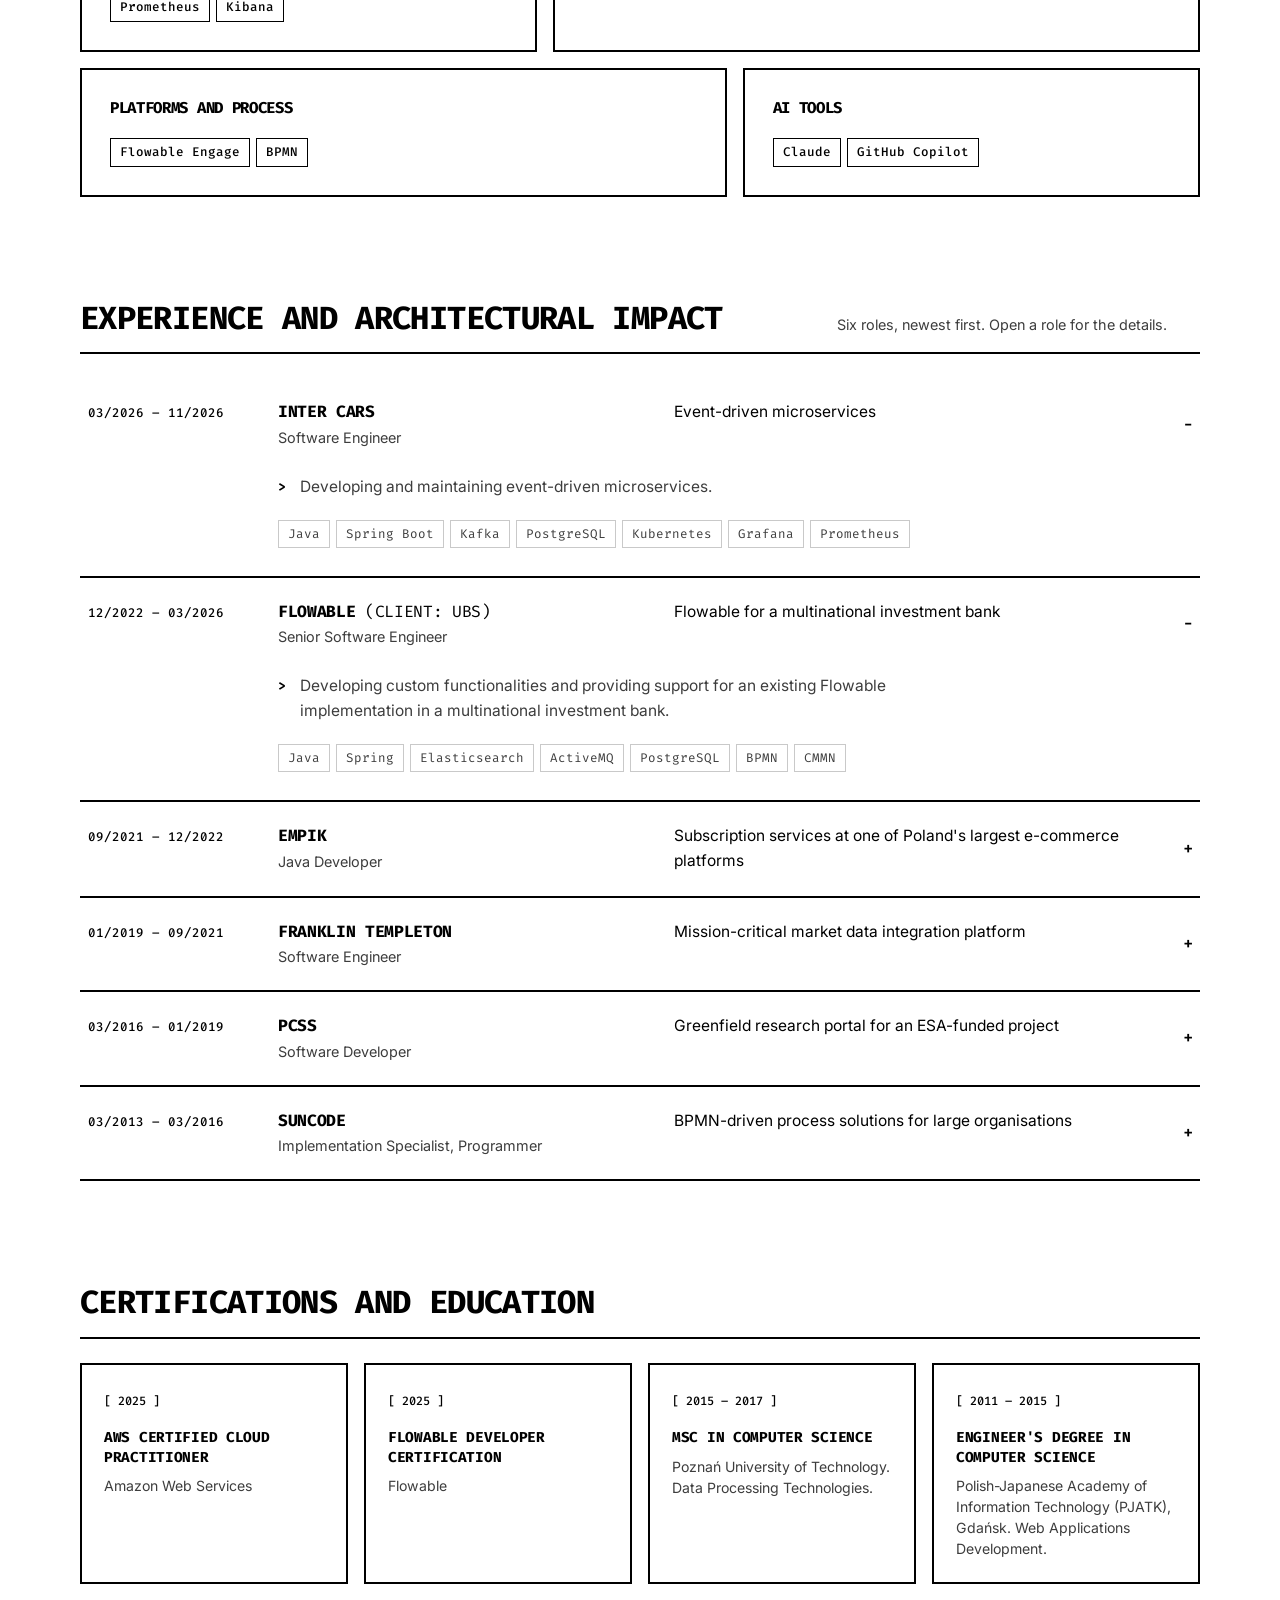
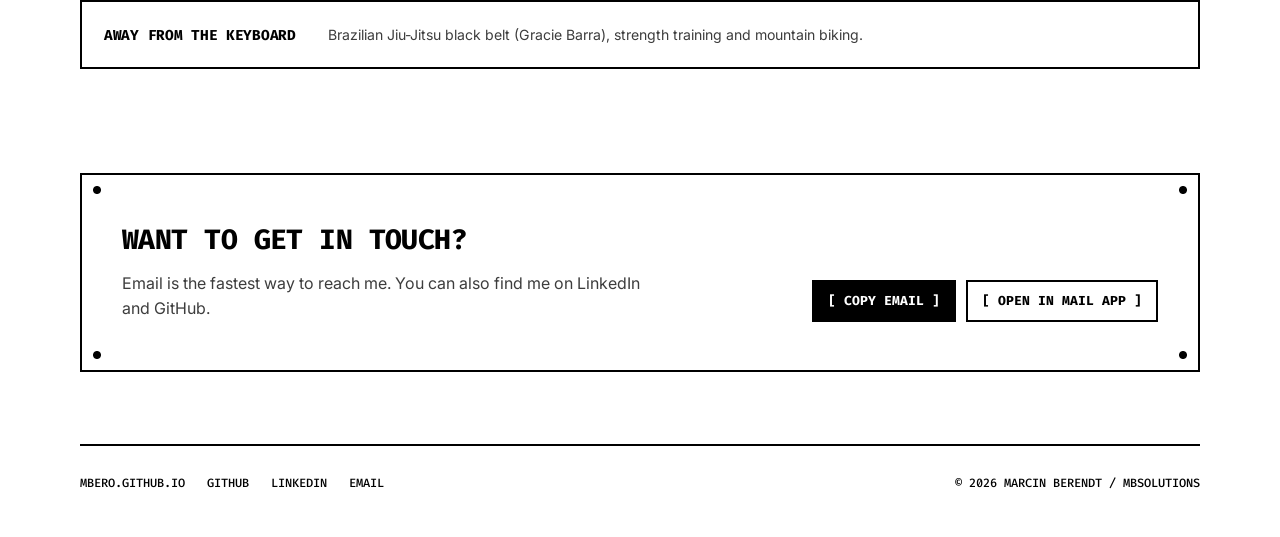
==== commit 55282857: "Remove React from the skills list Co-Authored-By: Claude Sonnet 5.5 <noreply@anthropic.com>" ====
--- a/index.html
+++ b/index.html
@@ -168,7 +168,7 @@
         <article class="card cap cap--d">
           <h3 data-i18n="stack.fe">Frontend</h3>
           <ul class="pills">
-            <li>React</li><li>TypeScript</li><li>JavaScript</li><li>Angular</li><li>AngularJS</li><li>jQuery</li>
+            <li>TypeScript</li><li>JavaScript</li><li>Angular</li><li>AngularJS</li><li>jQuery</li>
           </ul>
         </article>
         <article class="card cap cap--e">
